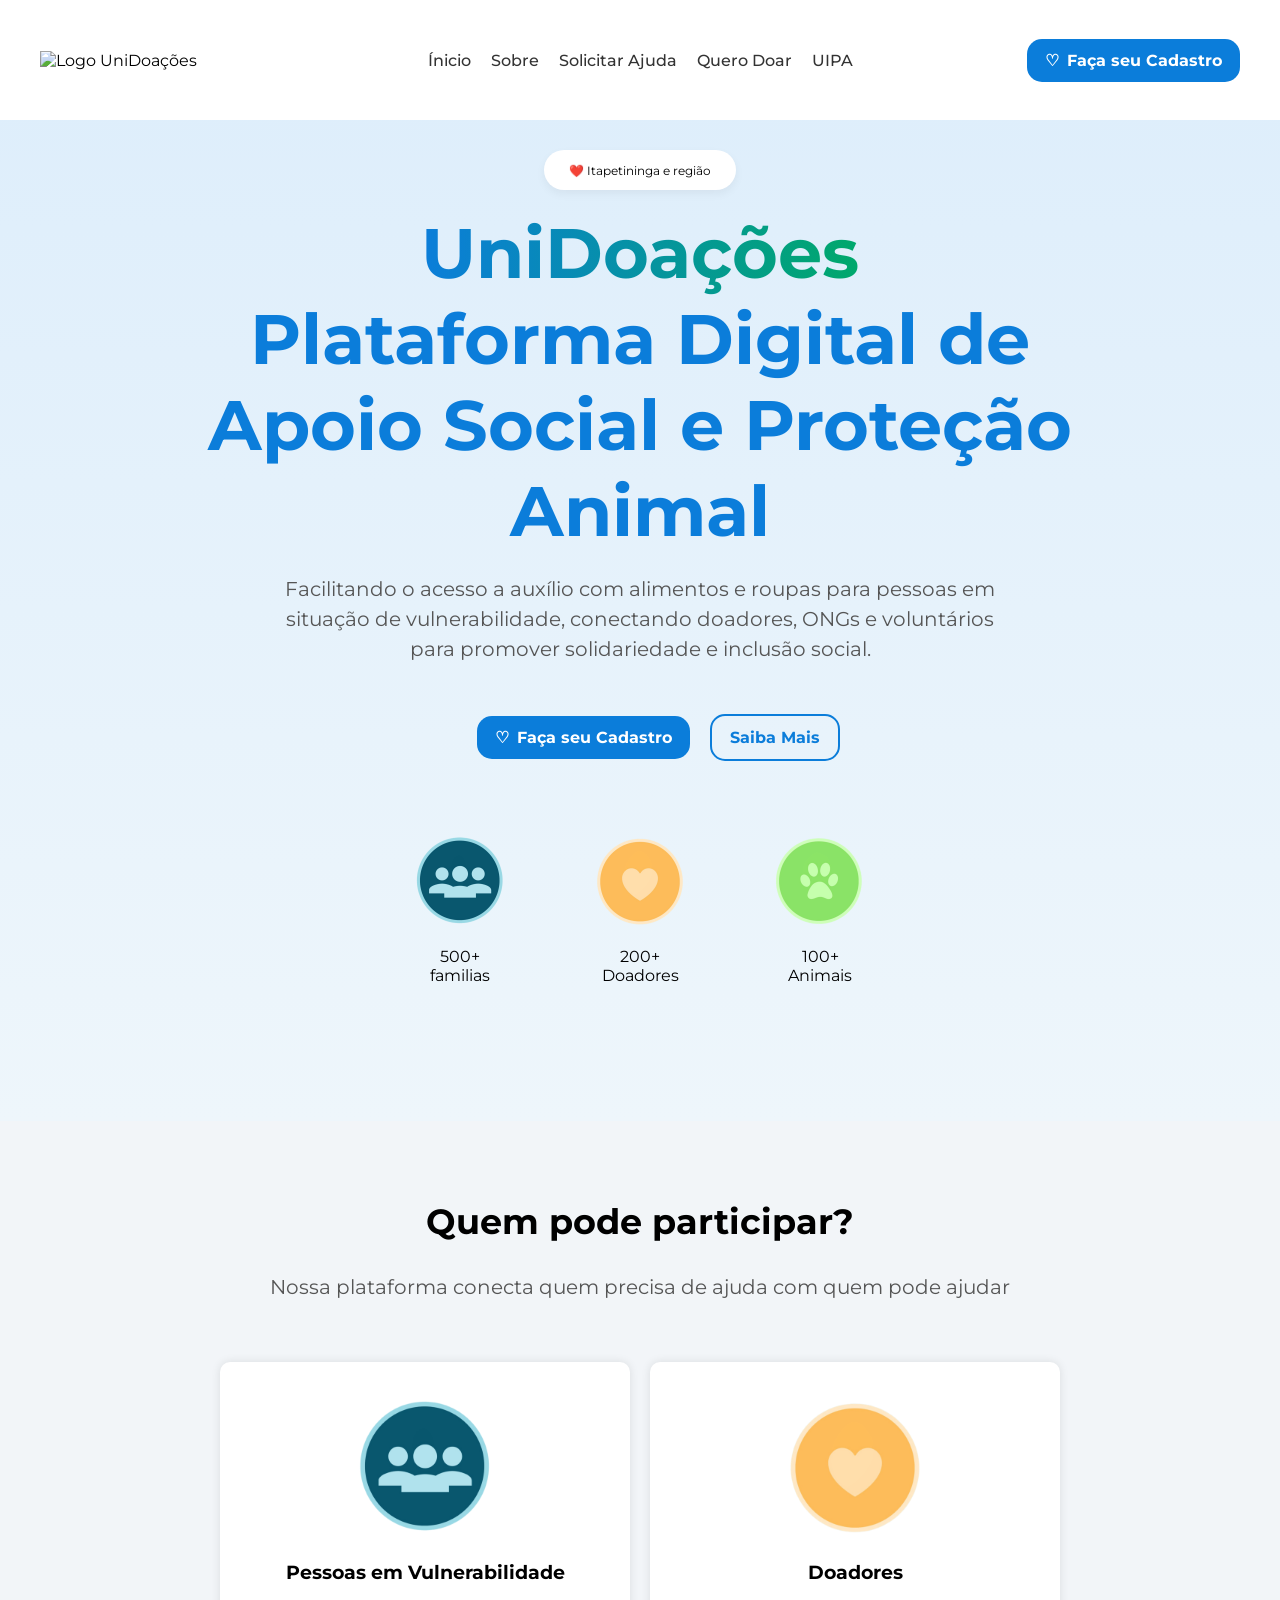
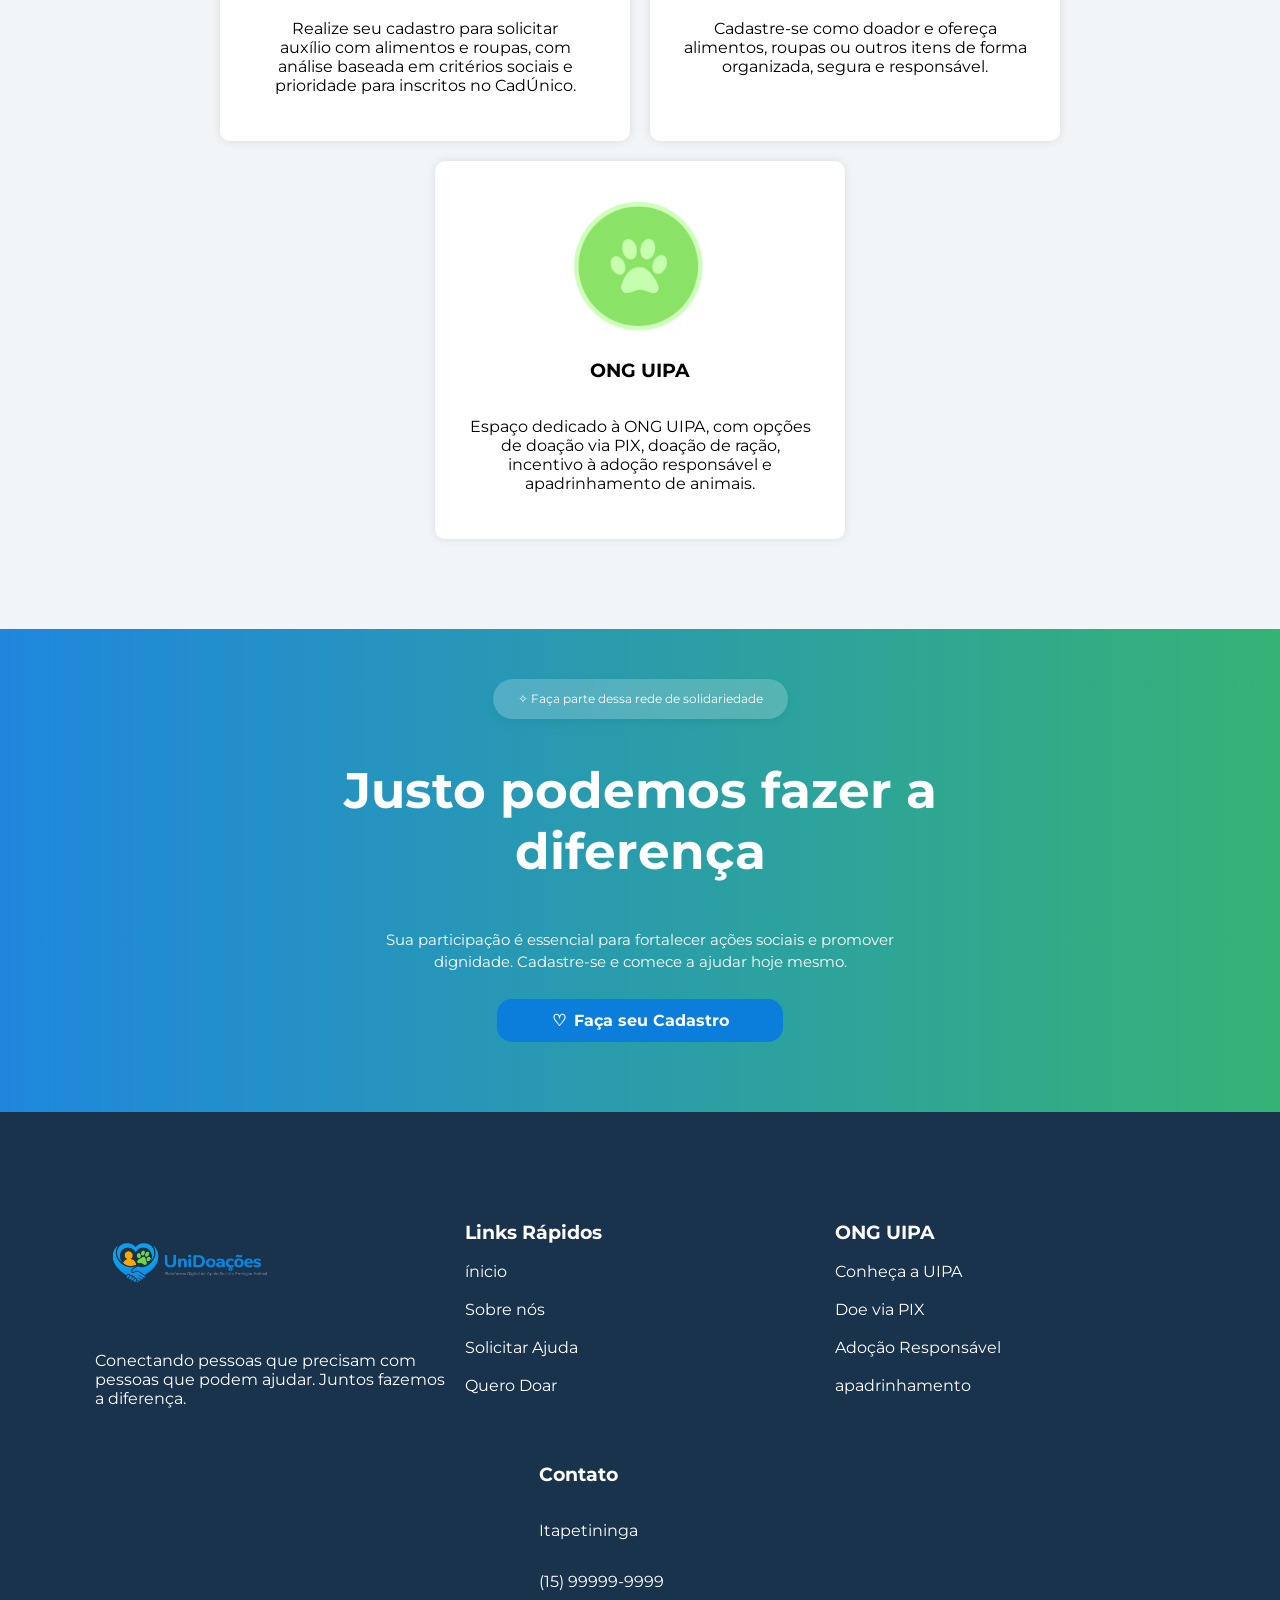
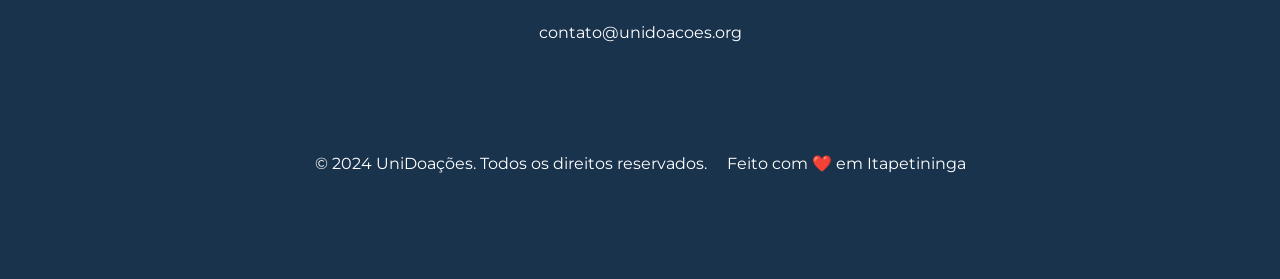
==== Site UniDoacoes/index.html @ 2fe5c2d2 "v1.0.0 Inclusão dos arquivos no repositório remoto. Projeto já finalizado" ====
<!DOCTYPE html>
<html lang="pt-br">

<head>
    <link rel="stylesheet" href="assets/css/styles.css">
    <link href="https://fonts.googleapis.com/css2?family=Montserrat:wght@400;700&display=swap" rel="stylesheet">
    <meta charset="UTF-8">
    <meta name="viewport" content="width=device-width, initial-scale=1.0">
    <title>UniDoações</title>
</head>

<body>
    <header class="cabecalho">
        <div class="logo-container">
            <img src="/assets/img/Logo UniDoações.png" alt="Logo UniDoações" width="400px">
        </div>
        <nav class="nav-links">
            <a href="">Ínicio</a>
            <a href="pages/sobre.html">Sobre</a>
            <a href="pages/solicitarAjuda.html">Solicitar Ajuda</a>
            <a href="pages/queroDoar.html">Quero Doar</a>
            <a href="pages/UIPA.html">UIPA</a>
        </nav>
        <div class="nav-cadastro">
            <a href="pages/Cadastro.html">
                <span>♡</span> Faça seu Cadastro
            </a>
        </div>
    </header>
    <main>
        <section class="corFundo-sec1">
            <section>
                <div class="balao">
                    <p>❤️ Itapetininga e região</p>
                </div>
            </section>
            <section>
                <h1 class="titulo-principal"> <span class="texto-gradiente-titulo">UniDoações</span><br>Plataforma
                    Digital de <br> Apoio Social e Proteção <br> Animal</h1>
                <p class="texto-principal">Facilitando o acesso a auxílio com alimentos e roupas para pessoas em
                    <br>situação de
                    vulnerabilidade,
                    conectando doadores, ONGs e voluntários <br>para
                    promover solidariedade e inclusão social.
                </p>
            </section>
            <section class="botoes-principais">
                <div class="nav-cadastro">
                    <a href="pages/Cadastro.html">
                        <span>♡</span> Faça seu Cadastro
                    </a>
                </div>
                <div class="botao-transparente">
                    <a href="pages/sobre.html">Saiba Mais</a>
                </div>
            </section>
            <section class="container-cards">
                <article class="card">
                    <img src="assets/img/Icone-comunidade-semfundo.png" alt="icone de comunidade" height="100px">
                    <p>500+<br>familias</p>
                </article>
                <article class="card">
                    <img src="assets/img/Icone-coracao-semfundo.png" alt="icone de coração" height="100px">
                    <p>200+ <br> Doadores</p>
                </article>
                <article class="card">
                    <img src="assets/img/Icone-pata-semfundo.png" alt="icone de pata" height="100px">
                    <p>100+ <br> Animais</p>
                </article>
            </section>
        </section>
        <section class="corFundo-sec2">
            <section>
                <h2 id="tamanho-texto">Quem pode participar?</h2>
                <p class="texto-principal">Nossa plataforma conecta quem precisa de ajuda com quem pode ajudar</p>
            </section>
            <section class="container-cards">
                <article class="card-cor">
                    <img src="assets/img/Icone-comunidade-semfundo.png" alt="icone de comunidade" height="150px">
                    <h3>Pessoas em Vulnerabilidade</h3>
                    <p>Realize seu cadastro para solicitar <br>auxílio com alimentos e roupas, com <br>análise baseada
                        em
                        critérios sociais e <br>prioridade para inscritos no CadÚnico.</p>
                </article>
                <article class="card-cor">
                    <img src="assets/img/Icone-coracao-semfundo.png" alt="icone de coração" height="150px">
                    <h3>Doadores</h3>
                    <p>Cadastre-se como doador e ofereça alimentos, roupas ou outros itens de forma organizada, segura e
                        responsável.</p>
                </article>
                <article class="card-cor">
                    <img src="assets/img/Icone-pata-semfundo.png" alt="icone de pata" height="150px">
                    <h3>ONG UIPA</h3>
                    <P>Espaço dedicado à ONG UIPA, com opções de doação via PIX, doação de ração, incentivo à adoção
                        responsável e apadrinhamento de animais.</P>
                </article>
            </section>
        </section>
        <section class="corFundo-sec3">
            <section>
                <div class="balao-transparente">
                    <p>✧ Faça parte dessa rede de solidariedade</p>
                </div>
            </section>
            <section>
                <h2 id="tamanho-texto-sec3">Justo podemos fazer a <br>diferença</h2>
                <p id="texto-sec3">Sua participação é essencial para fortalecer ações sociais e promover <br>dignidade.
                    Cadastre-se e comece
                    a ajudar hoje mesmo.</p>
                <div id="nav-cadastro-meio">
                    <a href="pages/Cadastro.html">
                        <span>♡</span> Faça seu Cadastro
                    </a>
                </div>
            </section>
        </section>
    </main>
    <footer class="rodape">
        <section class="container-cards">
            <article class="card-rodape">
                <img src="assets/img/Logo UniDoações.png" alt="Logo UniDoações" width="200px">
                <p>Conectando pessoas que precisam com <br>pessoas que podem ajudar. Juntos fazemos <br>a diferença.</p>
            </article>
            <article class="card-rodape">
                <h3>Links Rápidos</h3>
                <a href="">ínicio</a><br>
                <a href="pages/sobre.html">Sobre nós</a><br>
                <a href="pages/solicitarAjuda.html">Solicitar Ajuda</a><br>
                <a href="pages/queroDoar.html">Quero Doar</a><br>
            </article>
            <article class="card-rodape">
                <h3>ONG UIPA</h3>
                <a href="pages/UIPA.html">Conheça a UIPA</a><br>
                <a href="pages/UIPA.html">Doe via PIX</a><br>
                <a href="pages/UIPA.html">Adoção Responsável</a><br>
                <a href="pages/UIPA.html">apadrinhamento</a><br>
            </article>
            <article class="card-rodape">
                <h3>Contato</h3>
                <p>Itapetininga</p>
                <p>(15) 99999-9999</p>
                <p>contato@unidoacoes.org</p>
            </article>
        </section>
        <section class="container-cards">
            <article class="card-rodape">
                <p>© 2024 UniDoações. Todos os direitos reservados.</p>
            </article>
            <article class="card-rodape">
                <p>Feito com ❤️ em Itapetininga</p>
            </article>
        </section>
    </footer>
</body>

</html>
---- Site UniDoacoes/assets/css/styles.css ----
/* ==========================================================================
   ESTILOS BASE - INDEX
   ========================================================================== */
body {
    font-family: 'Montserrat', sans-serif;
    padding-top: 100px;
    margin: 0;
    background-color: #f4f7f9;
}

.cabecalho {
    background-color: white;
    position: fixed;
    top: 0;
    width: 100%;
    z-index: 1000;
    display: flex;
    align-items: center;
    box-sizing: border-box;
    padding: 0 40px;
    height: 120px;
}

.logo-container,
.nav-cadastro {
    width: 250px;
    display: flex;
    align-items: center;
}

.nav-cadastro {
    justify-content: flex-end;
}

#nav-cadastro-meio a {
    width: 250px;
    margin: 20px auto;
    color: white;
    display: flex;
    align-items: center;
    justify-content: center;
    gap: 8px;
    background-color: #0b7dda;
    padding: 12px 18px;
    border-radius: 15px;
    font-family: 'Montserrat', sans-serif;
    font-weight: 700;
    text-decoration: none;
    transition: 0.3s;
}

.nav-cadastro a {
    color: white;
    display: flex;
    align-items: center;
    gap: 8px;
    background-color: #0b7dda;
    padding: 12px 18px;
    border-radius: 15px;
    font-family: 'Montserrat', sans-serif;
    font-weight: 700;
    text-decoration: none;
    transition: 0.3s;
}

.nav-cadastro a:hover {
    background-color: #2b90e2;
    color: #fff;
    transform: scale(1.05);
}

.nav-links {
    flex: 1;
    display: flex;
    justify-content: center;
    gap: 20px;
}

.nav-links a {
    text-decoration: none;
    color: #333;
    font-family: 'Montserrat', sans-serif;
    font-weight: 500;
}

/* SEÇÕES */
.corFundo-sec1 {
    background: linear-gradient(to bottom, #deeefb, #eef6fb);
    padding-top: 50px;
    padding-bottom: 50px;
    display: flex;
    flex-direction: column;
    align-items: center;
    text-align: center;
}

.corFundo-sec2 {
    background-color: #f2f5f8;
    padding-top: 50px;
    padding-bottom: 50px;
    display: flex;
    flex-direction: column;
    align-items: center;
    text-align: center;
}

.corFundo-sec3 {
    background: linear-gradient(to right, #1e87de, #34b376);
    padding-top: 50px;
    padding-bottom: 50px;
    display: flex;
    flex-direction: column;
    align-items: center;
    text-align: center;
}

/* ELEMENTOS VISUAIS */
.balao {
    font-size: 12px;
    display: flex;
    justify-content: center;
    align-items: center;
    height: 40px;
    width: fit-content;
    padding: 0 25px;
    background-color: white;
    border-radius: 50px;
    margin: 0 auto;
    box-shadow: 0 4px 10px rgba(0, 0, 0, 0.05);
}

.balao-transparente p {
    color: white;
    background-color: rgba(255, 255, 255, 0.2); 
    font-size: 12px;
    display: flex;
    justify-content: center;
    align-items: center;
    height: 40px;
    width: fit-content;
    padding: 0 25px;
    border-radius: 50px;
    margin: 0 auto;
    box-shadow: 0 4px 10px rgba(0, 0, 0, 0.05);
}

.titulo-principal {
    font-size: 70px;
    color: #0b7dda;
    font-weight: 700;
    margin: 20px 0;
}

.texto-gradiente-titulo {
    background: linear-gradient(to right, #0b7dda, #00a86b);
    -webkit-background-clip: text;
    background-clip: text;
    -webkit-text-fill-color: transparent;
}

.texto-principal {
    font-size: 20px;
    color: #555555;
    margin: 20px 0;
    line-height: 1.5;
}

.botoes-principais {
    margin-top: 30px;
    display: flex;
    gap: 20px;
}

.botao-transparente a {
    color: #0b7dda;
    display: flex;
    align-items: center;
    gap: 8px;
    border: 2px solid #0b7dda;
    padding: 12px 18px;
    border-radius: 15px;
    font-family: 'Montserrat', sans-serif;
    font-weight: 700;
    text-decoration: none;
    transition: 0.3s;
}

.botao-transparente a:hover {
    background-color: #0b7dda;
    color: #fff;
    transform: scale(1.05);
}

.container-cards {
    display: flex;
    gap: 20px;
    justify-content: center;
    padding: 40px;
    flex-wrap: wrap;
}

.card {
    text-align: center;
    padding: 30px;
    display: flex;
    flex-direction: column;
    align-items: center;
    max-width: 350px;
}

.card-cor {
    width: 350px;
    background-color: white;
    text-align: center;
    padding: 30px;
    display: flex;
    flex-direction: column;
    align-items: center;
    border-radius: 10px;
    box-shadow: 0 0 10px rgba(0, 0, 0, 0.1);
}

#tamanho-texto {
    font-size: 35px;
}

#tamanho-texto-sec3 {
    font-size: 50px;
    color: white;
}

#texto-sec3 {
    padding: 5px;
    font-size: 15px;
    color: white;
    margin: 20px 0;
    line-height: 1.5;
}

/* RODAPÉ */
.rodape {
    background-color: #1a334d;
    padding-top: 50px;
    padding-bottom: 50px;
    display: flex;
    flex-direction: column;
    align-items: center;
    text-align: center;
}

.card-rodape {
    display: flex;
    flex-direction: column;
    align-items: flex-start;
}

.card-rodape a {
    width: 350px;
    text-decoration: none;
    color: white;
    display: flex;
    flex-direction: column;
    text-align: left;
}

.rodape h3, 
.rodape p, 
.rodape a {
    text-align: left;
    color: white;
}

/* ==========================================================================
   ESTILOS PARA FORMULÁRIOS (AUXÍLIO E DOADOR)
   ========================================================================== */
.formulario-container {
    background-color: white;
    padding: 40px;
    border-radius: 20px;
    box-shadow: 0 4px 15px rgba(0,0,0,0.1);
    width: 100%;
    max-width: 700px;
    text-align: left;
    box-sizing: border-box;
}

.form-group {
    margin-bottom: 20px;
    display: flex;
    flex-direction: column;
}

.form-group label {
    font-weight: 700;
    margin-bottom: 8px;
    color: #333;
    font-size: 14px;
}

.form-group input[type="text"],
.form-group input[type="date"],
.form-group input[type="email"],
.form-group input[type="number"] {
    padding: 12px;
    border: 1px solid #ccc;
    border-radius: 8px;
    font-family: 'Montserrat', sans-serif;
    font-size: 14px;
    width: 100%;
    box-sizing: border-box;
}

.form-row {
    display: flex;
    gap: 20px;
}

.form-row .form-group {
    flex: 1;
}

.checkbox-group {
    flex-direction: row;
    align-items: center;
    gap: 10px;
}

.checkbox-group label {
    margin-bottom: 0;
    font-weight: 500;
}

/* BOTÕES DE CATEGORIA UIPA */
.botao-categoria {
    background: white;
    border: none;
    border-radius: 15px;
    padding: 20px;
    width: 150px;
    cursor: pointer;
    box-shadow: 0 4px 10px rgba(0,0,0,0.05);
    transition: 0.3s;
    display: flex;
    flex-direction: column;
    align-items: center;
    font-family: 'Montserrat', sans-serif;
}

.botao-categoria:hover {
    transform: translateY(-5px);
    box-shadow: 0 6px 15px rgba(11, 125, 218, 0.2);
}

.icone-categoria {
    font-size: 24px;
    margin-bottom: 10px;
    color: #0b7dda;
}

.botao-categoria p {
    font-weight: 700;
    margin: 0;
    color: #333;
}

/* BOX PIX */
.pix-box {
    background: #f8f9fa;
    padding: 20px;
    border-radius: 10px;
    margin-bottom: 25px;
    border: 1px dashed #0b7dda;
}

.copy-wrapper {
    display: flex;
    justify-content: space-between;
    align-items: center;
    margin-top: 10px;
}

.btn-copiar {
    background: #0b7dda;
    color: white;
    border: none;
    padding: 5px 15px;
    border-radius: 5px;
    cursor: pointer;
}

.form-desc {
    margin-bottom: 25px;
    color: #666;
}
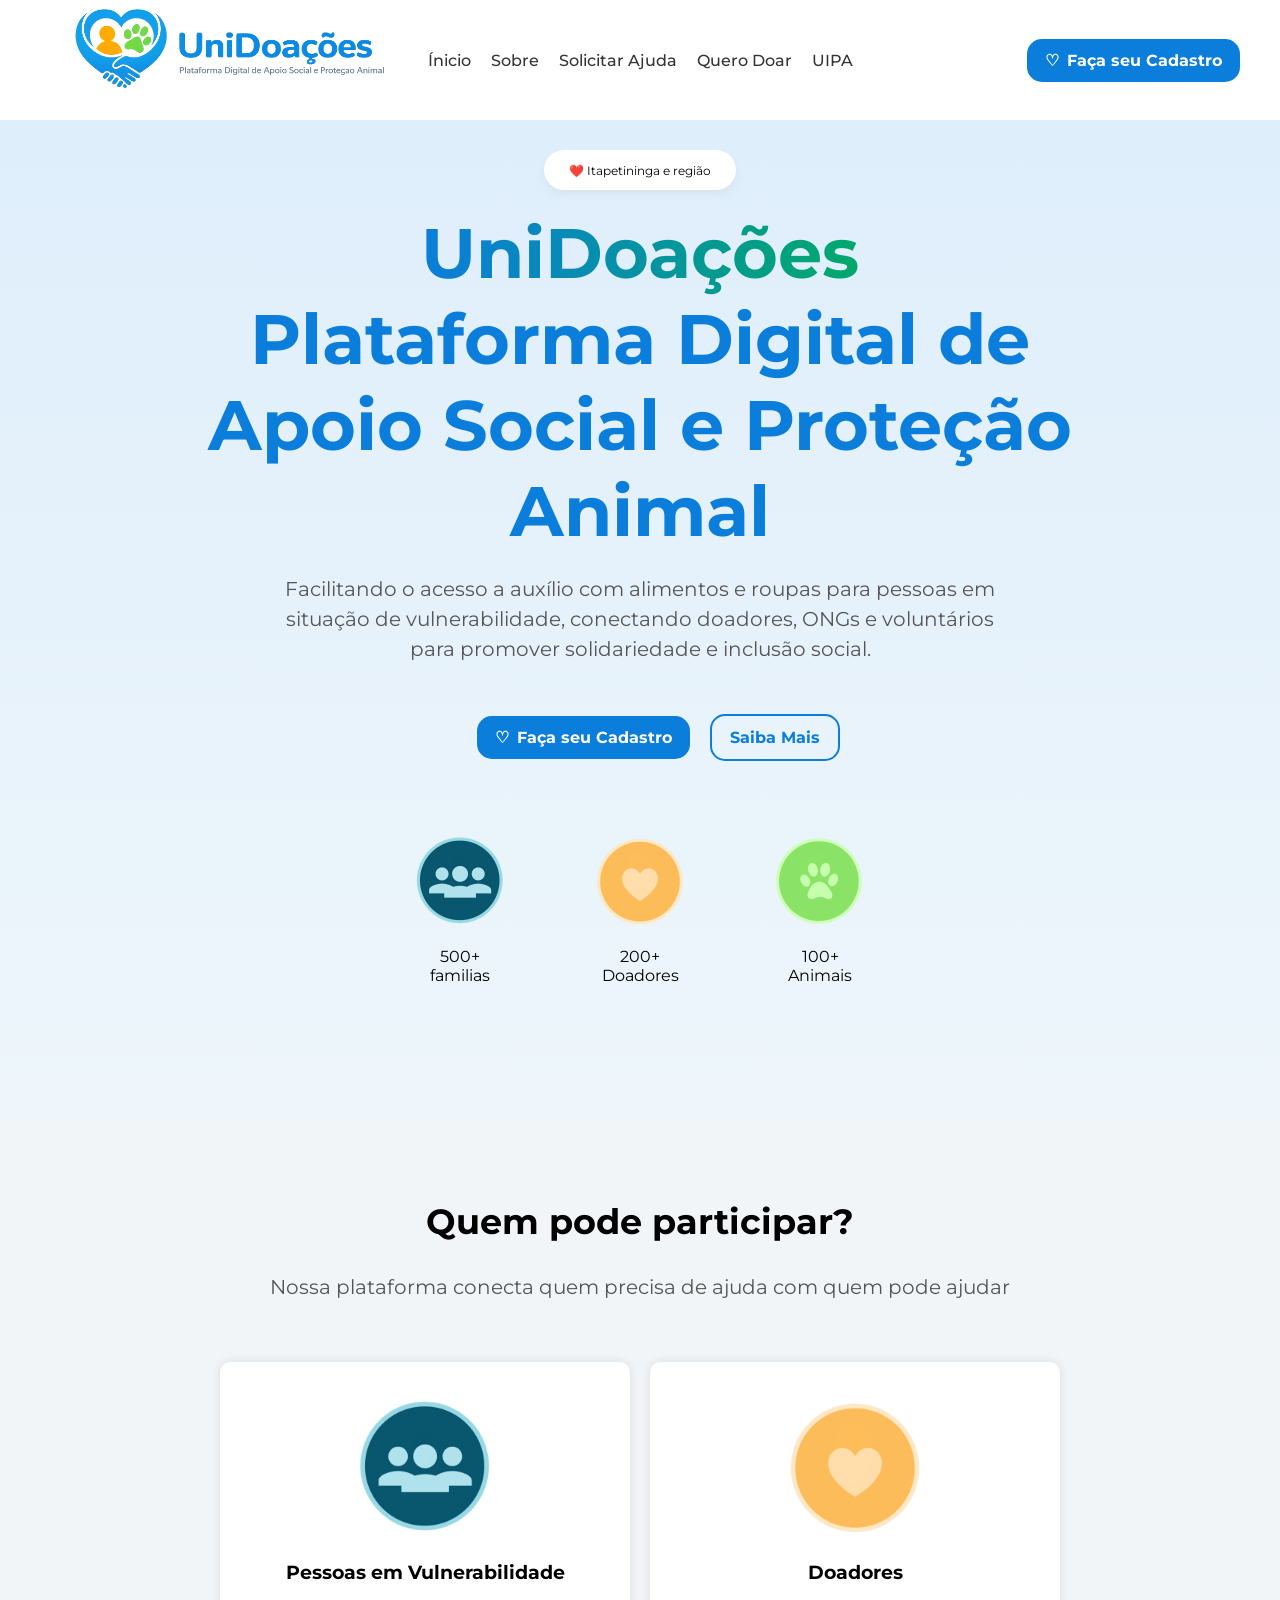
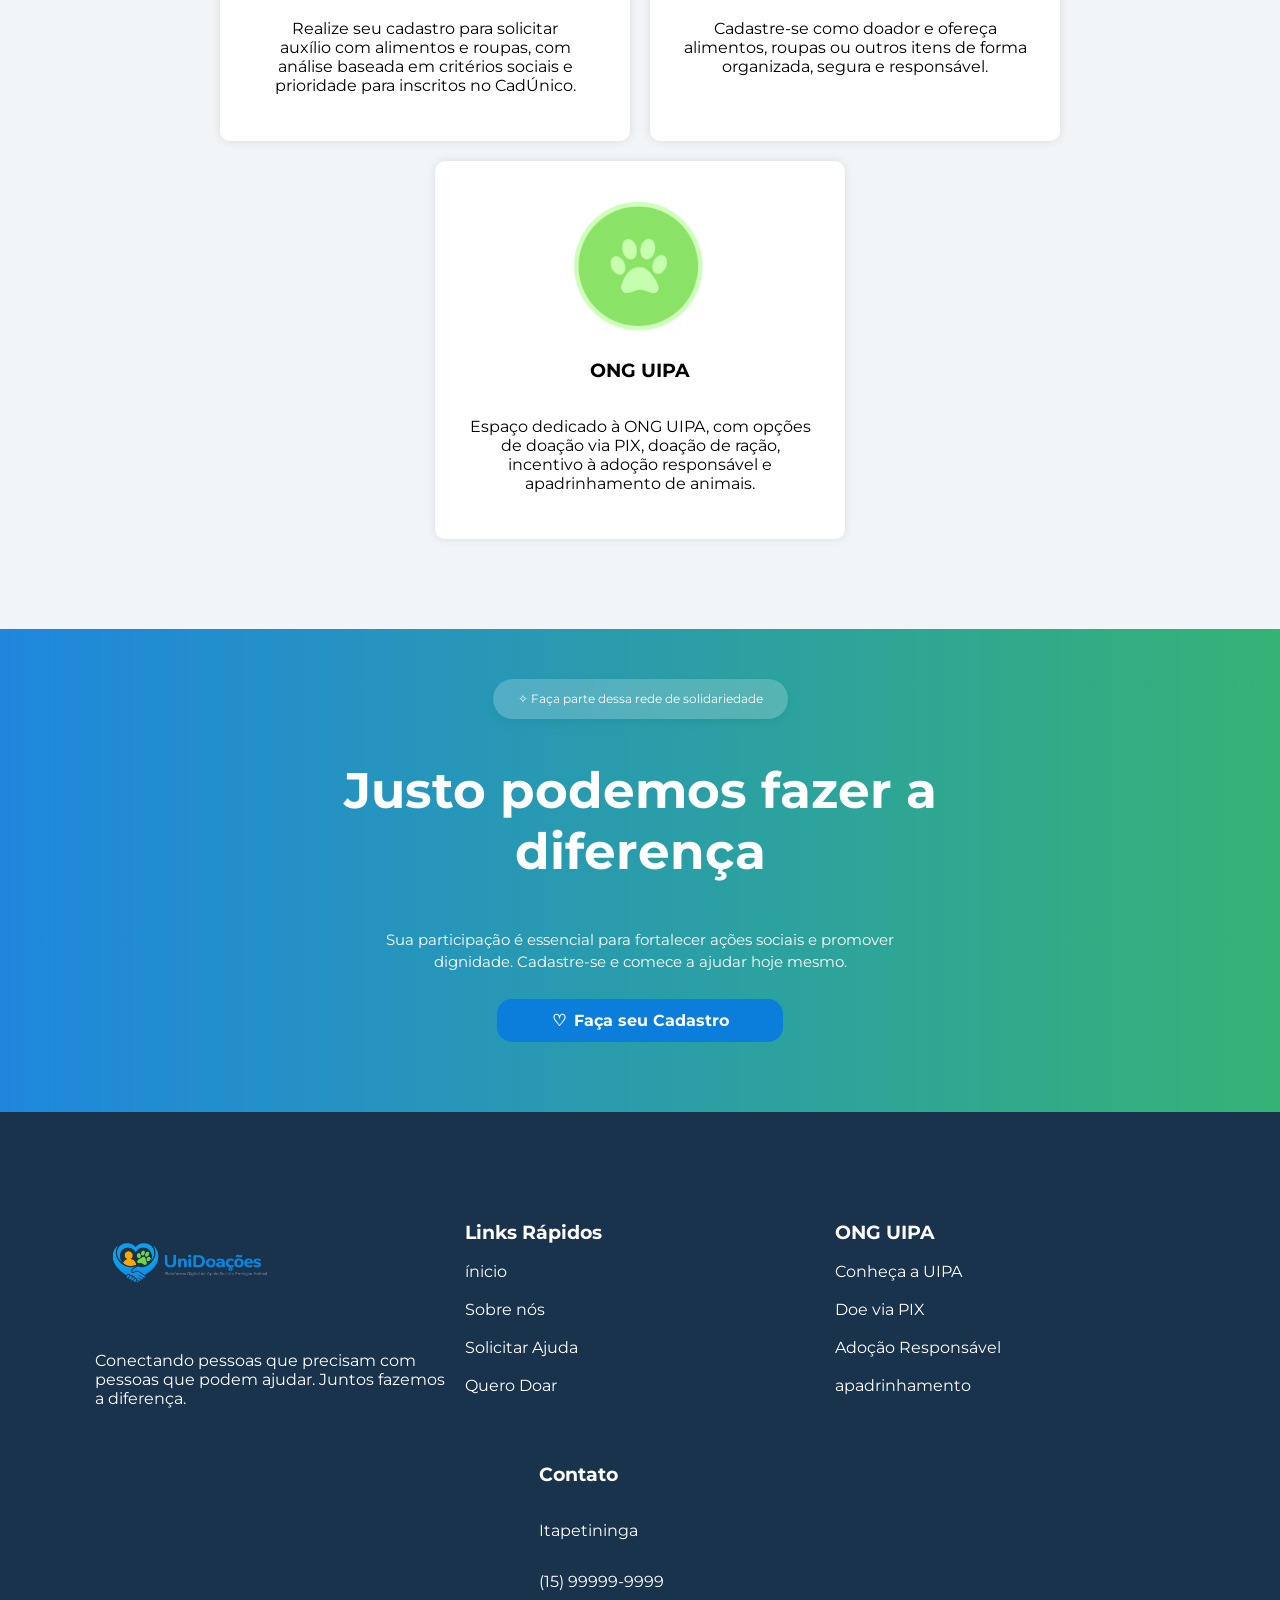
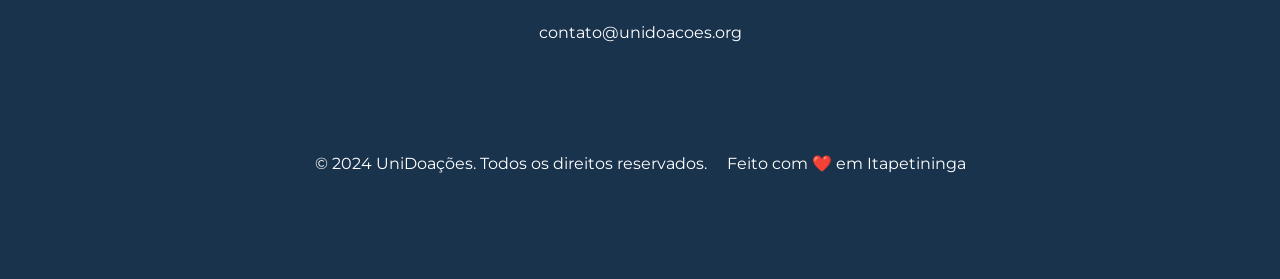
==== commit 0cbad2e9: "v1.01 Correção de linkagem da imagem da logo no cabeçalho" ====
--- a/Site UniDoacoes/index.html
+++ b/Site UniDoacoes/index.html
@@ -12,7 +12,7 @@
 <body>
     <header class="cabecalho">
         <div class="logo-container">
-            <img src="/assets/img/Logo UniDoações.png" alt="Logo UniDoações" width="400px">
+            <img src="assets/img/Logo UniDoações.png" alt="Logo UniDoações" width="400px">
         </div>
         <nav class="nav-links">
             <a href="">Ínicio</a>
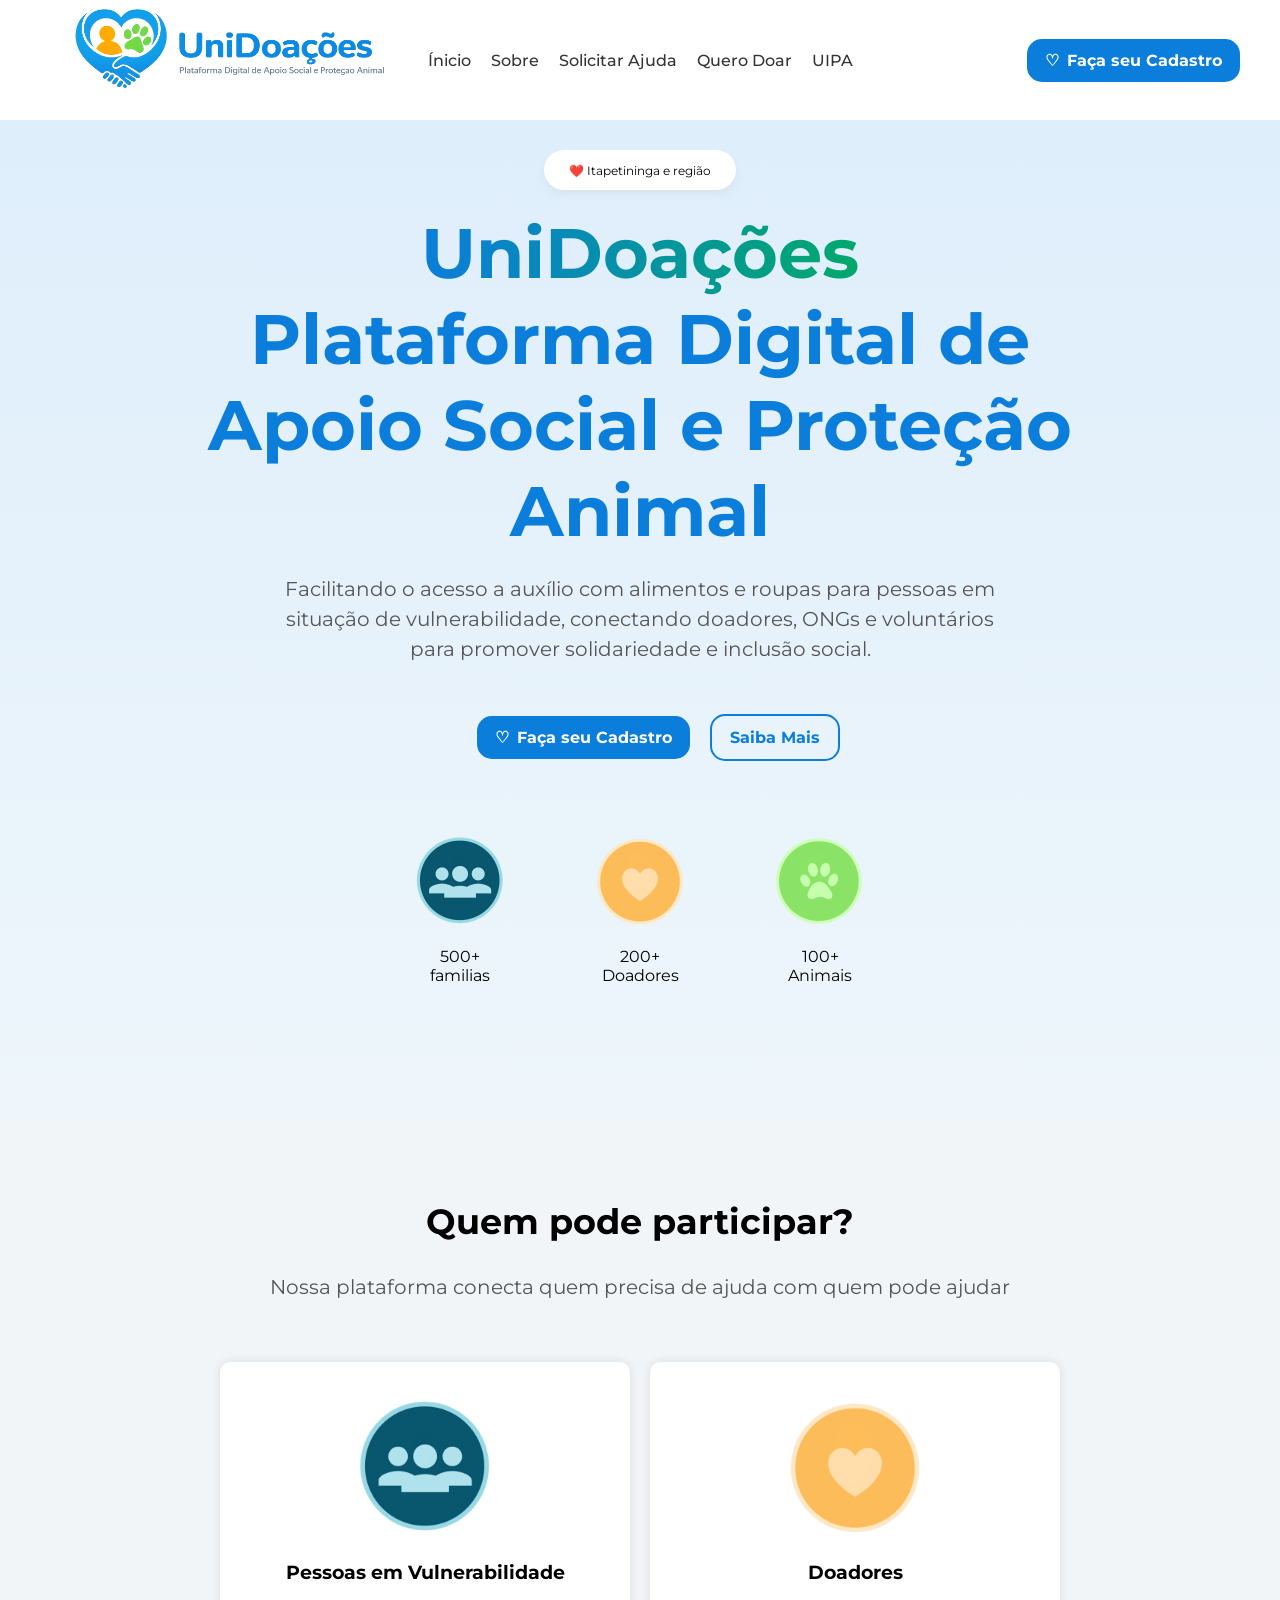
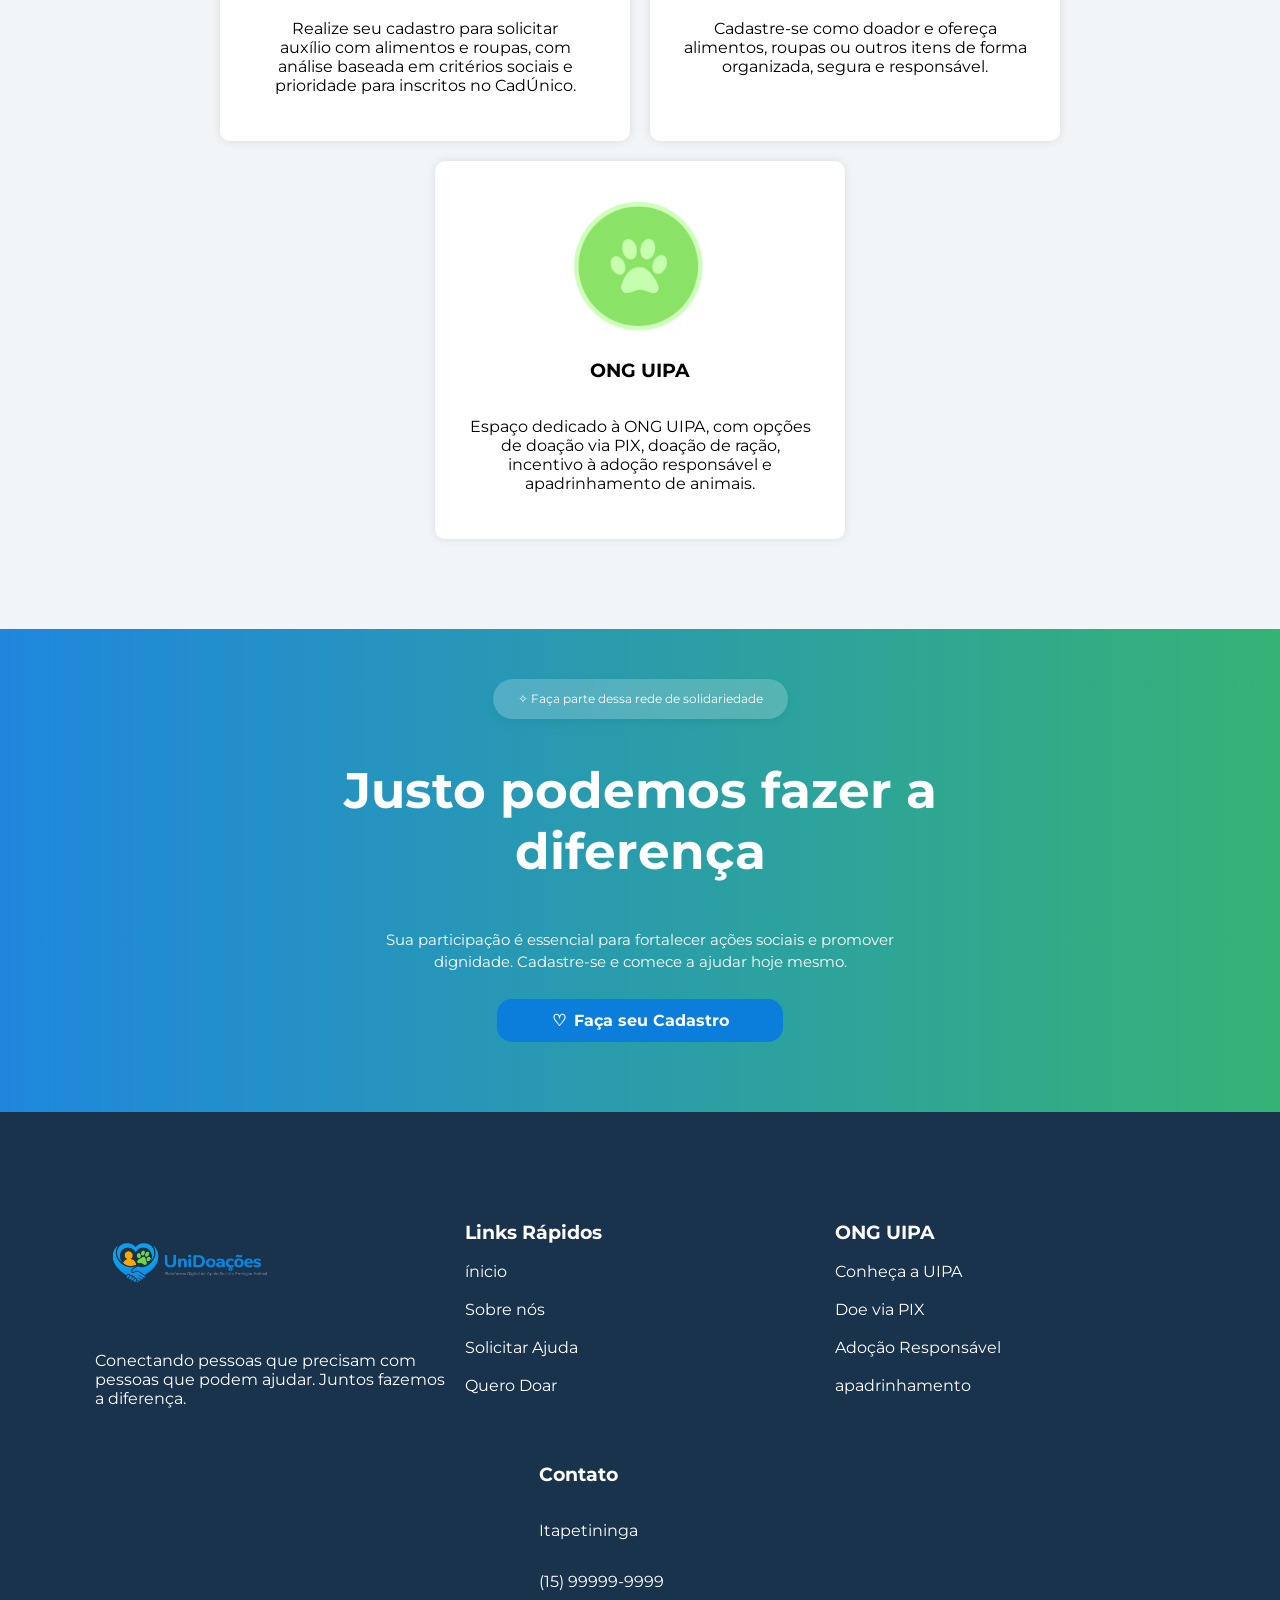
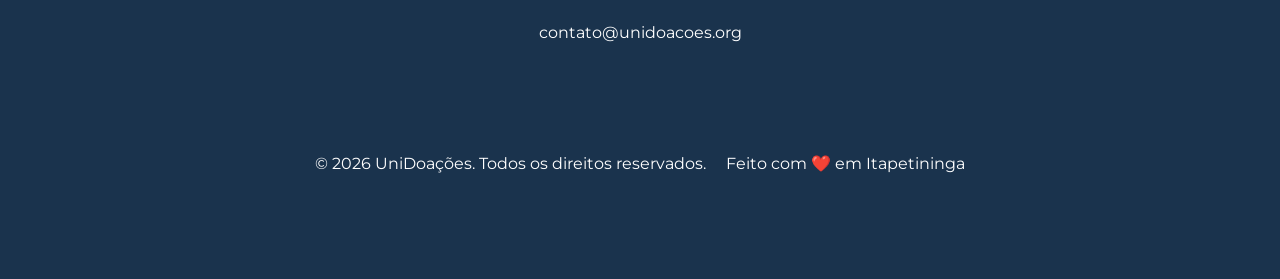
==== commit a84eab14: "v1.0.2 Corrigindo texto do footer." ====
--- a/Site UniDoacoes/index.html
+++ b/Site UniDoacoes/index.html
@@ -144,7 +144,7 @@
         </section>
         <section class="container-cards">
             <article class="card-rodape">
-                <p>© 2024 UniDoações. Todos os direitos reservados.</p>
+                <p>© 2026 UniDoações. Todos os direitos reservados.</p>
             </article>
             <article class="card-rodape">
                 <p>Feito com ❤️ em Itapetininga</p>
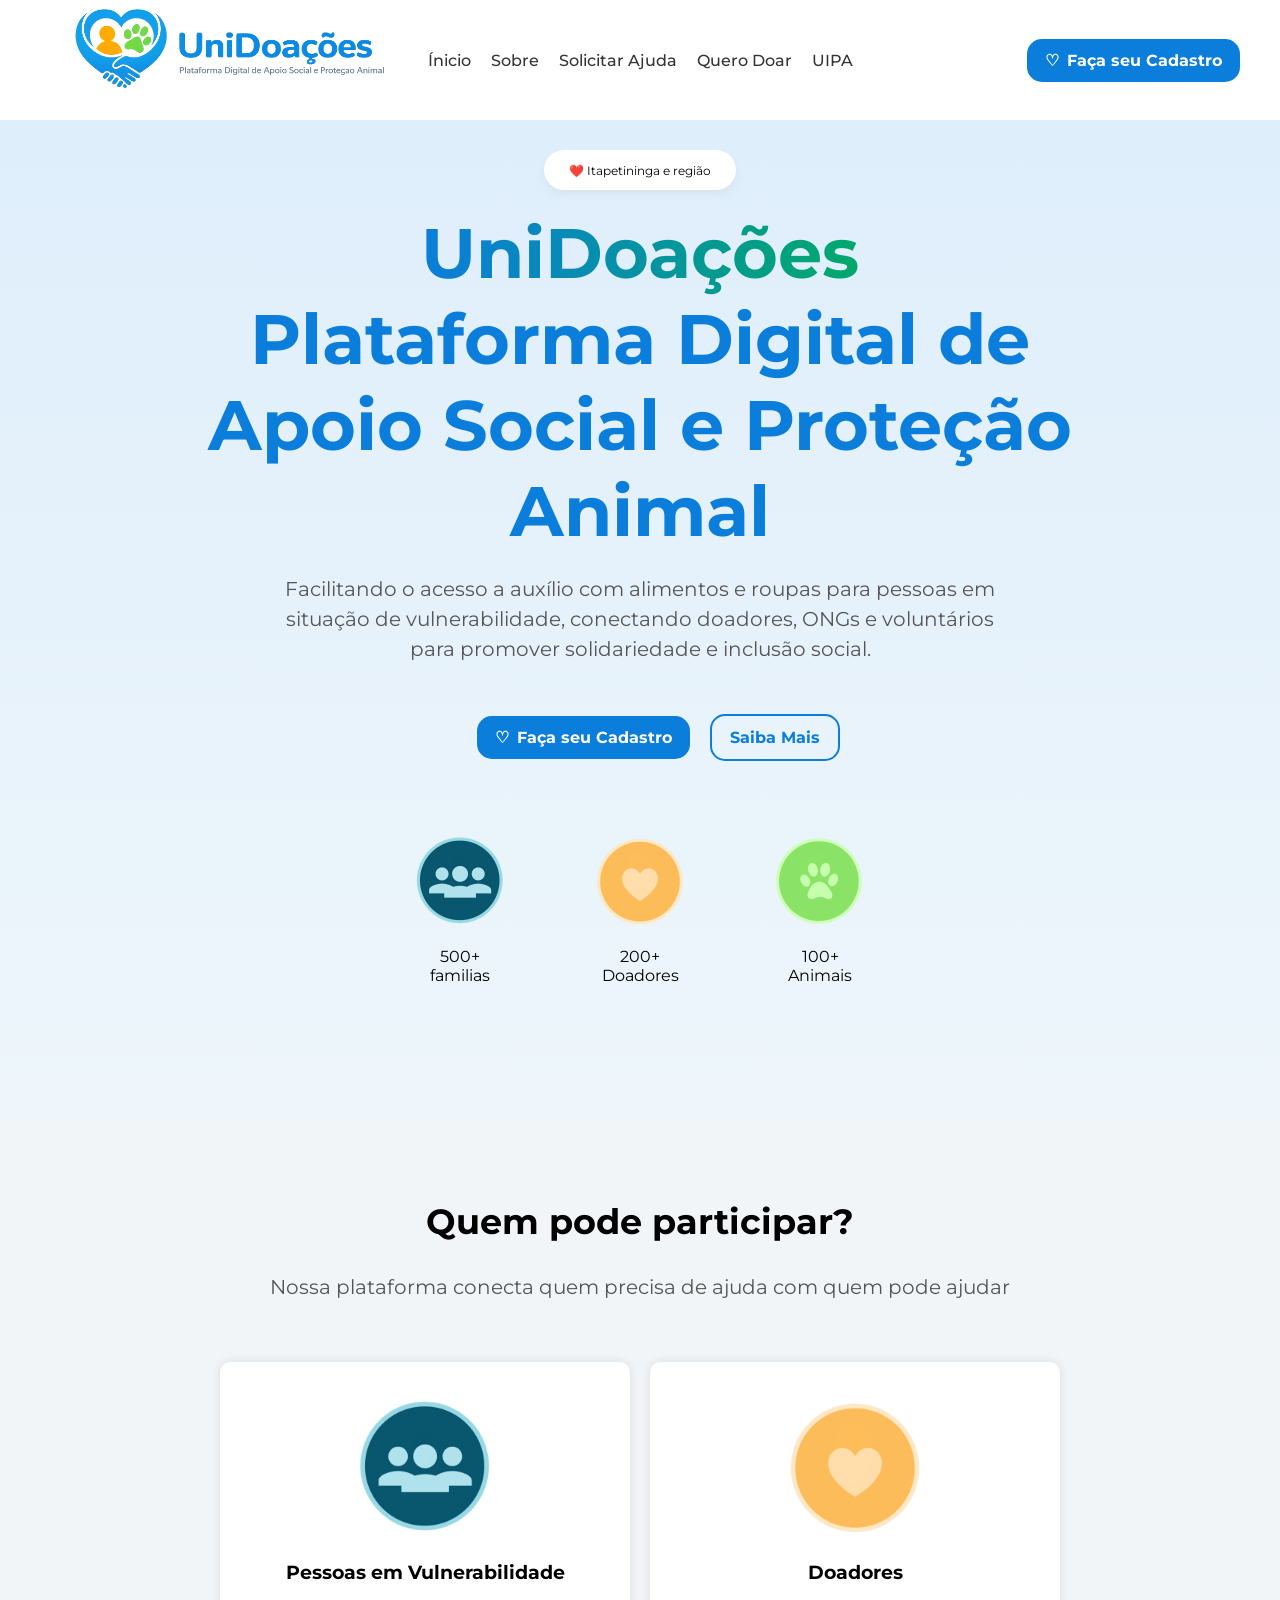
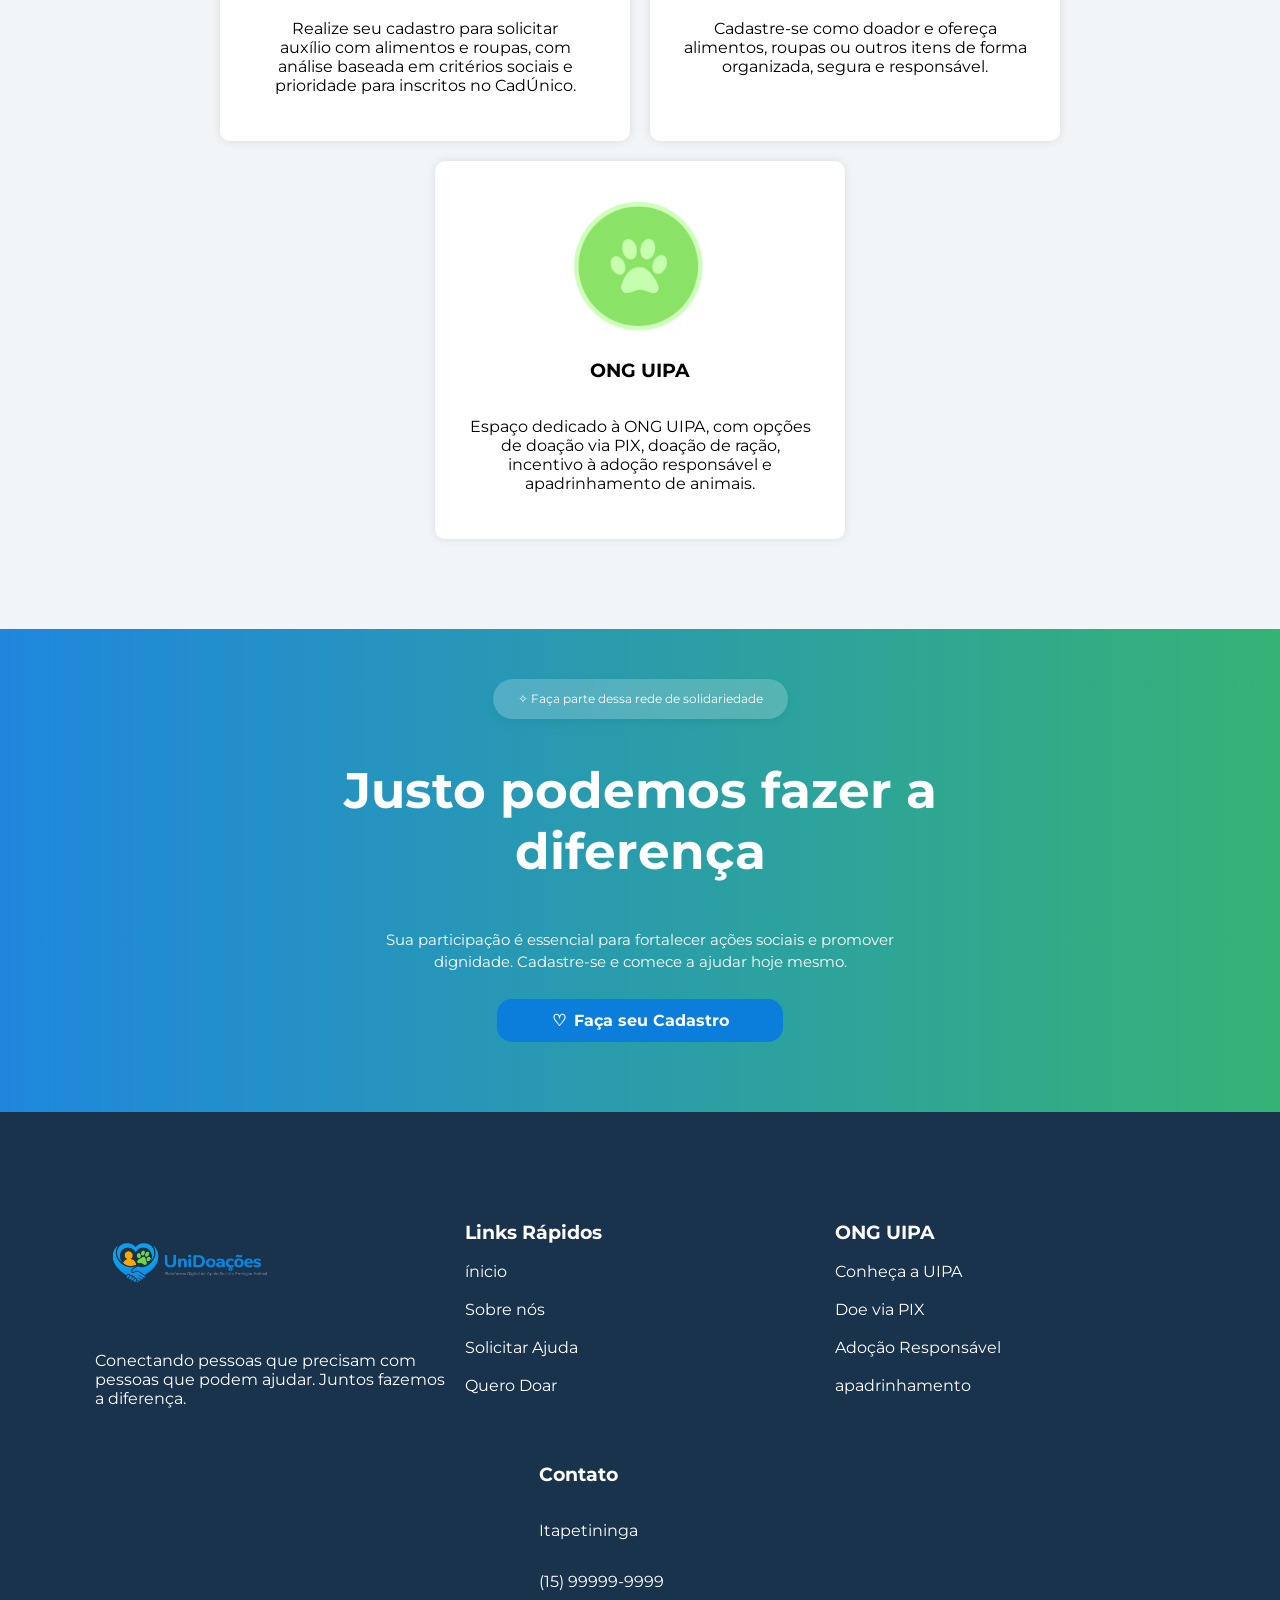
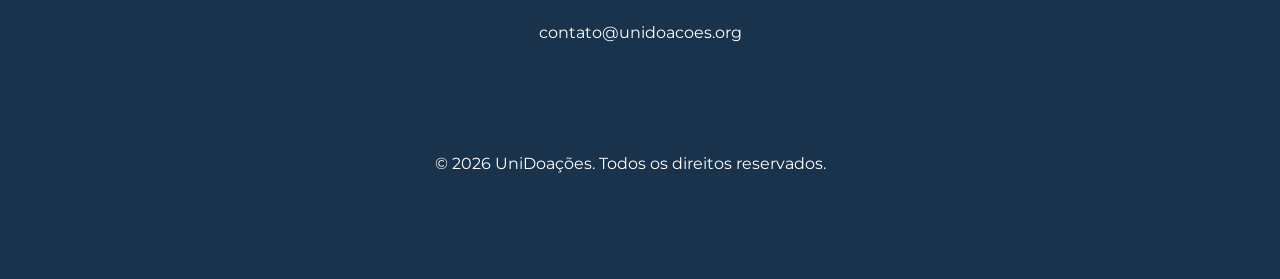
==== commit a633381e: "Remove footer message about Itapetininga" ====
--- a/Site UniDoacoes/index.html
+++ b/Site UniDoacoes/index.html
@@ -147,10 +147,10 @@
                 <p>© 2026 UniDoações. Todos os direitos reservados.</p>
             </article>
             <article class="card-rodape">
-                <p>Feito com ❤️ em Itapetininga</p>
+                
             </article>
         </section>
     </footer>
 </body>
 
-</html>+</html>
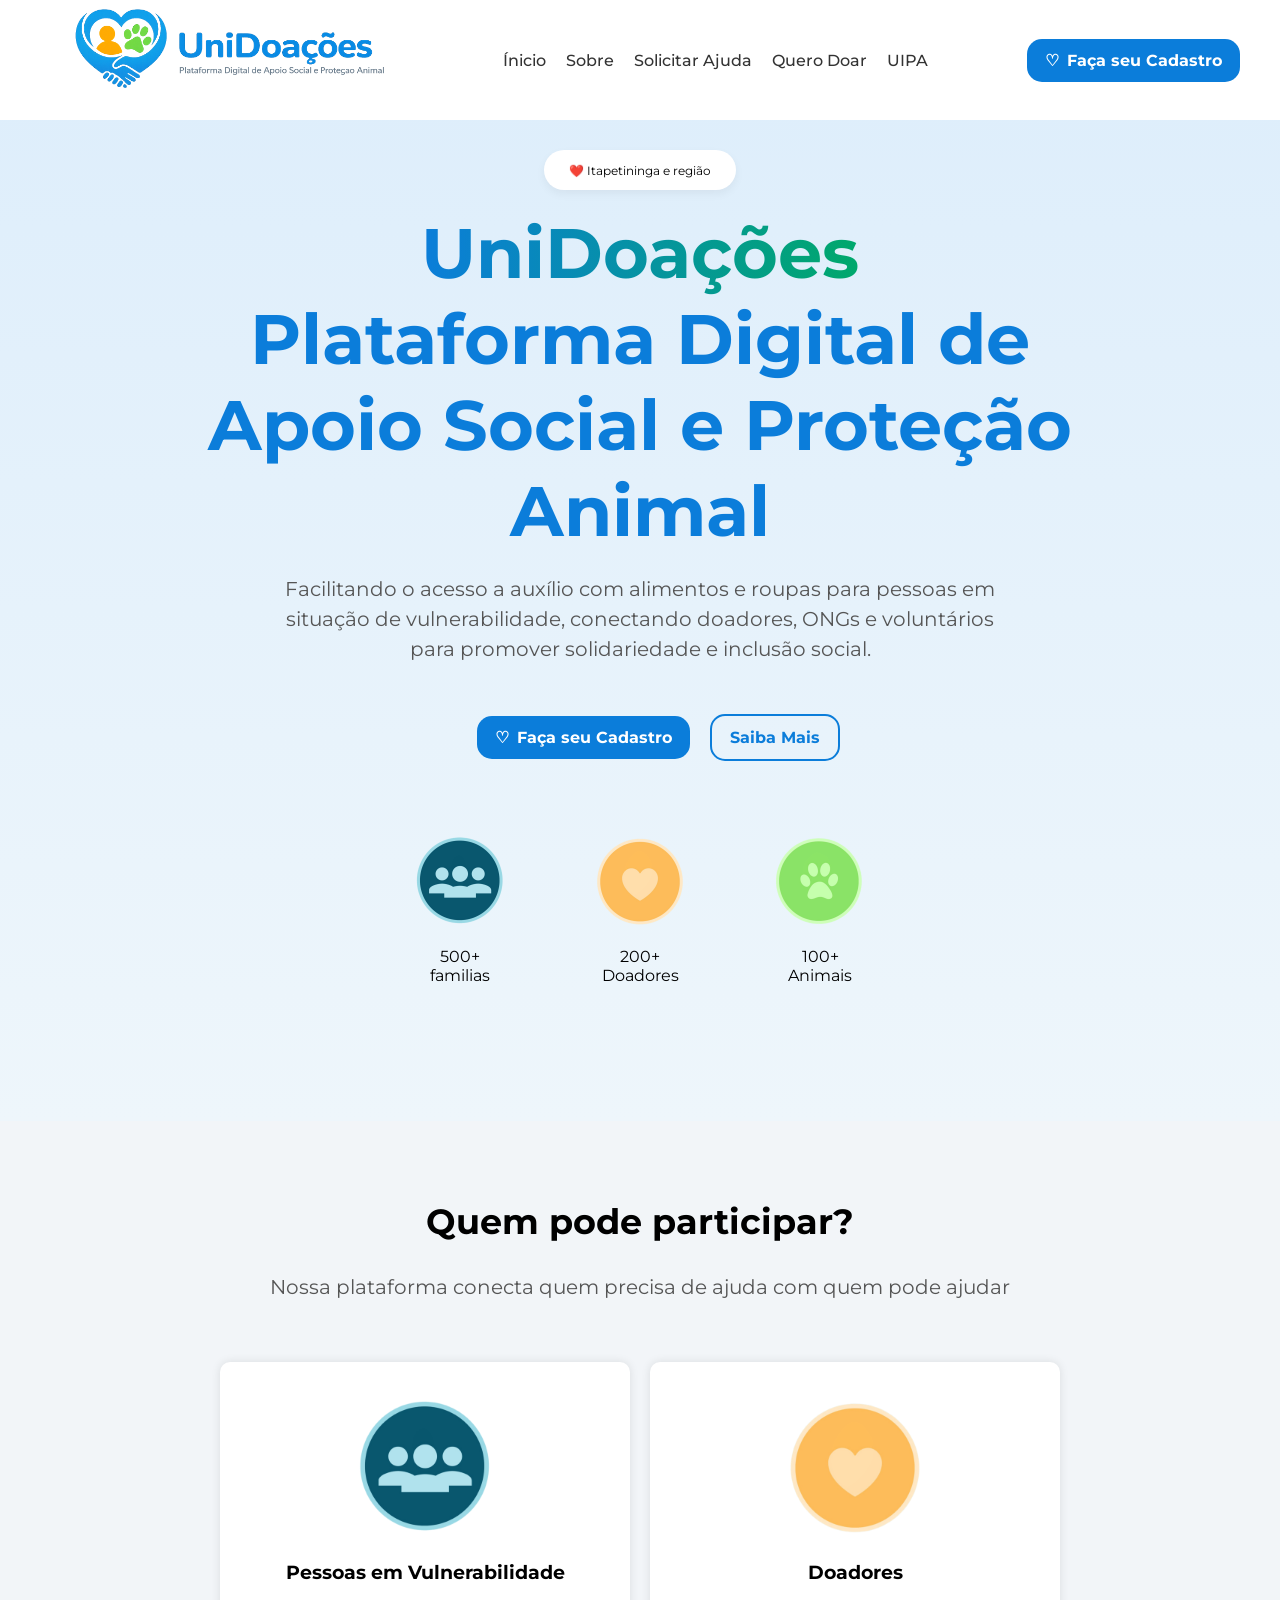
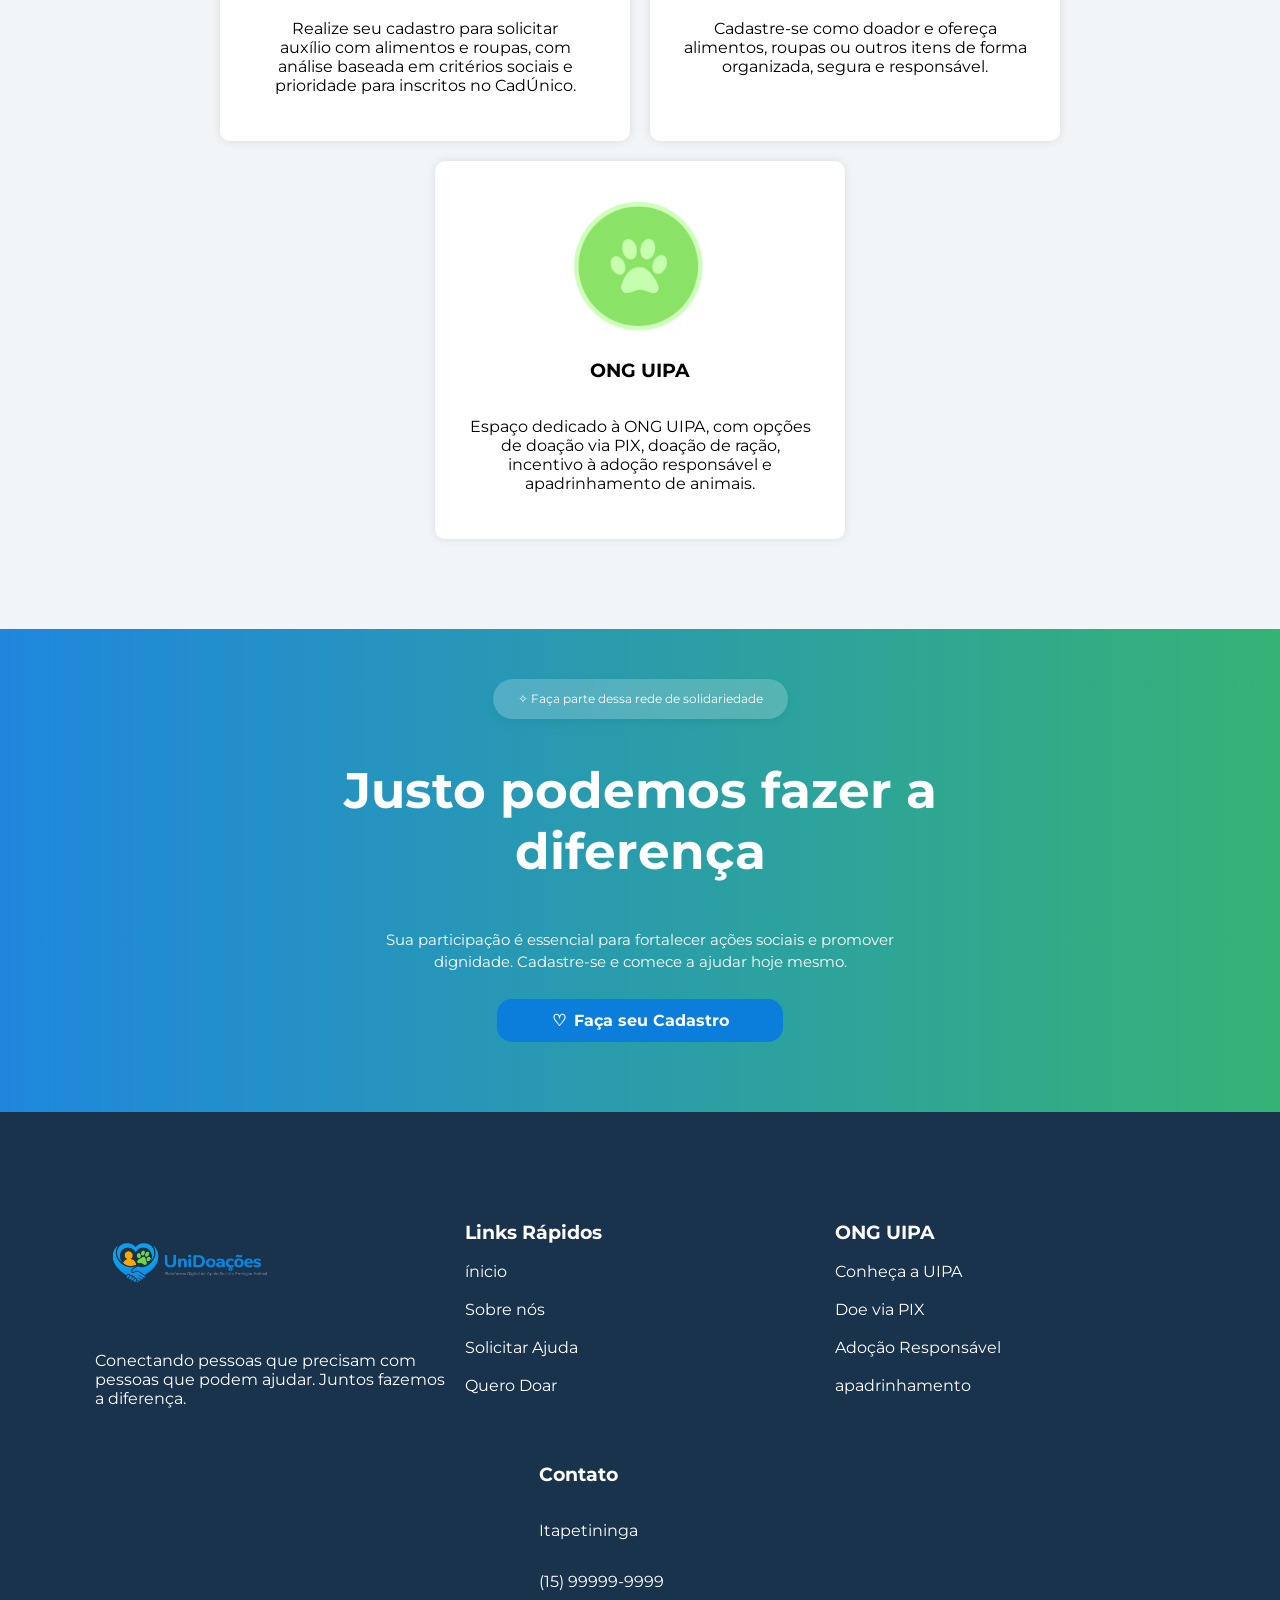
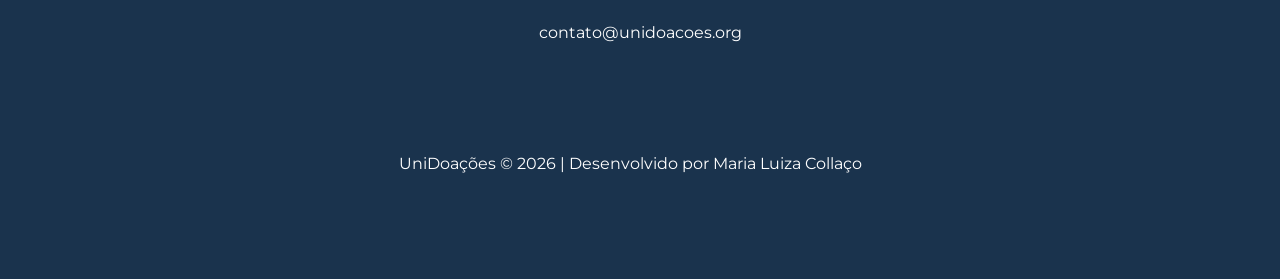
==== commit 455ebce8: "Correção da logo e atualização do rodapé Correção da logo e atualização do rodapé" ====
--- a/Site UniDoacoes/index.html
+++ b/Site UniDoacoes/index.html
@@ -11,9 +11,8 @@
 
 <body>
     <header class="cabecalho">
-        <div class="logo-container">
-            <img src="assets/img/Logo UniDoações.png" alt="Logo UniDoações" width="400px">
-        </div>
+        <img src="assets/img/Logo UniDoações.png" alt="Logo UniDoações" width="400">
+
         <nav class="nav-links">
             <a href="">Ínicio</a>
             <a href="pages/sobre.html">Sobre</a>
@@ -144,7 +143,7 @@
         </section>
         <section class="container-cards">
             <article class="card-rodape">
-                <p>© 2026 UniDoações. Todos os direitos reservados.</p>
+                <p>UniDoações © 2026 | Desenvolvido por Maria Luiza Collaço</p>
             </article>
             <article class="card-rodape">
                 
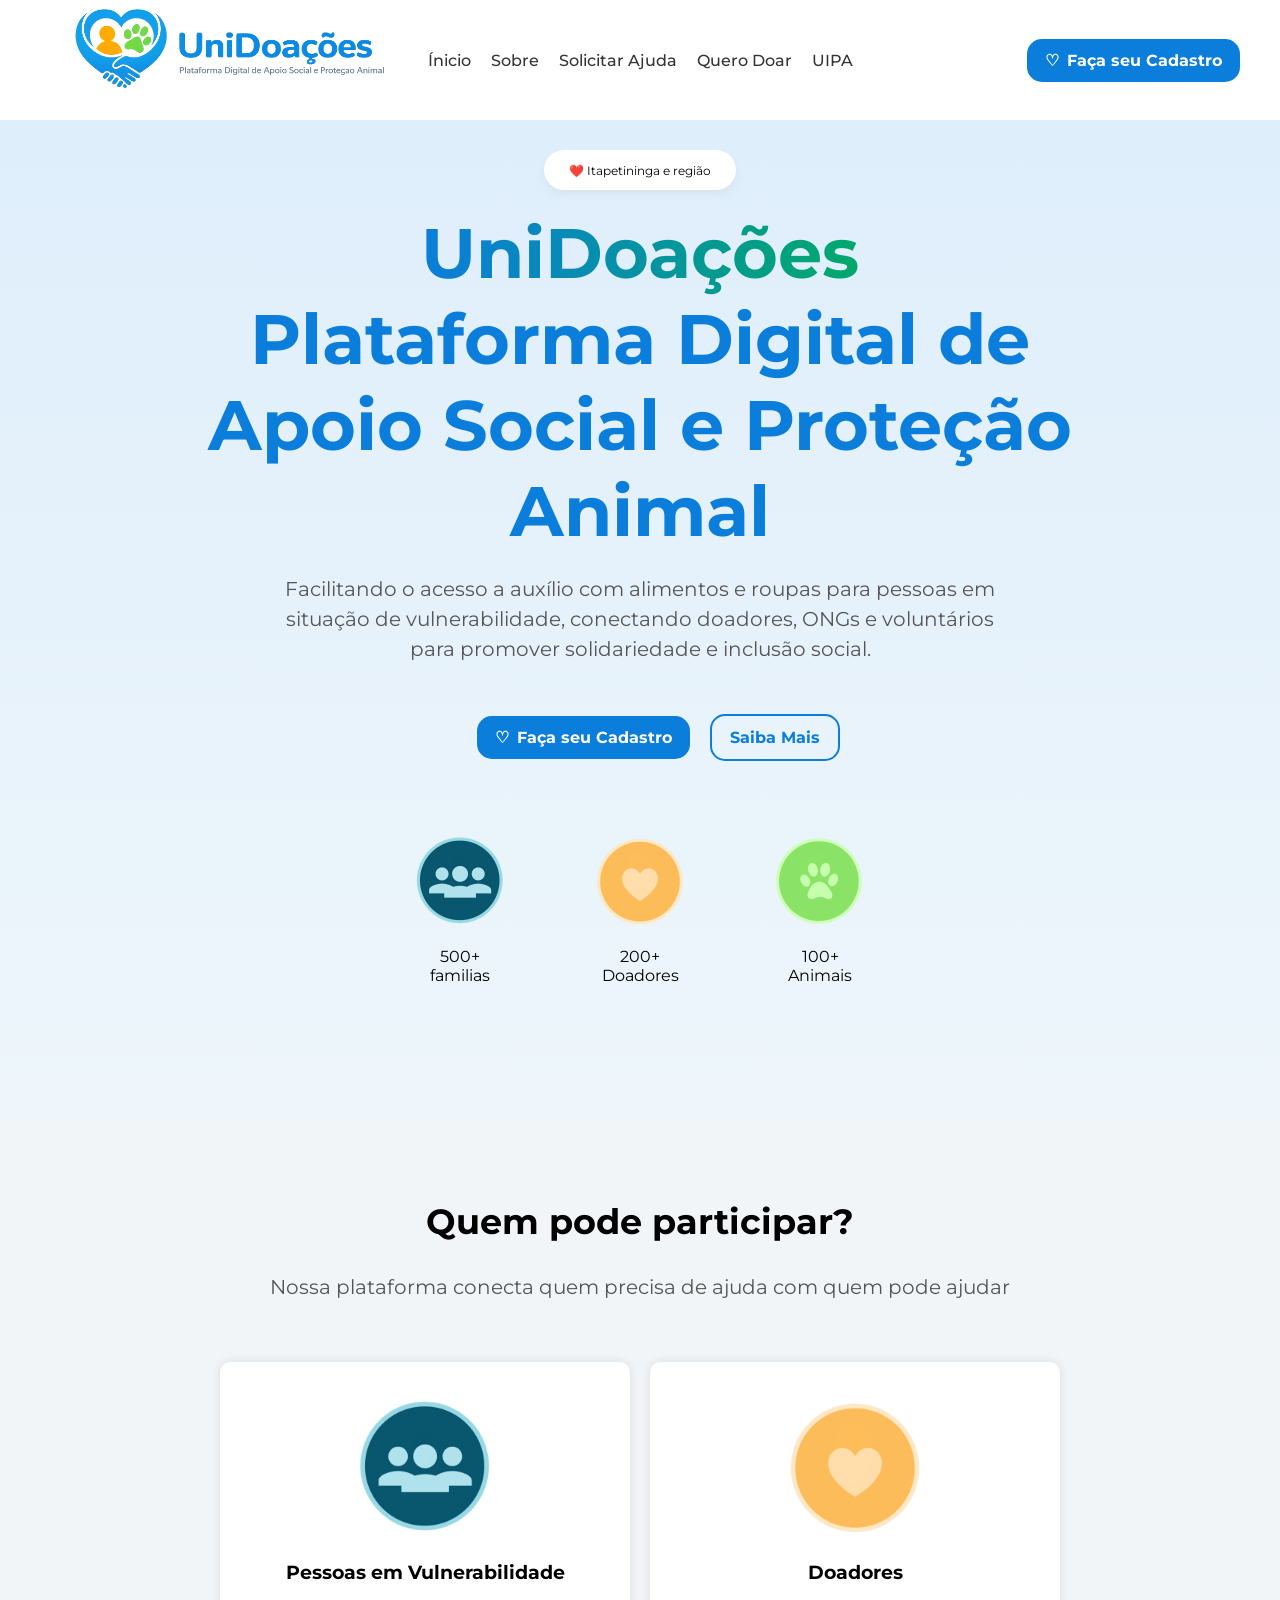
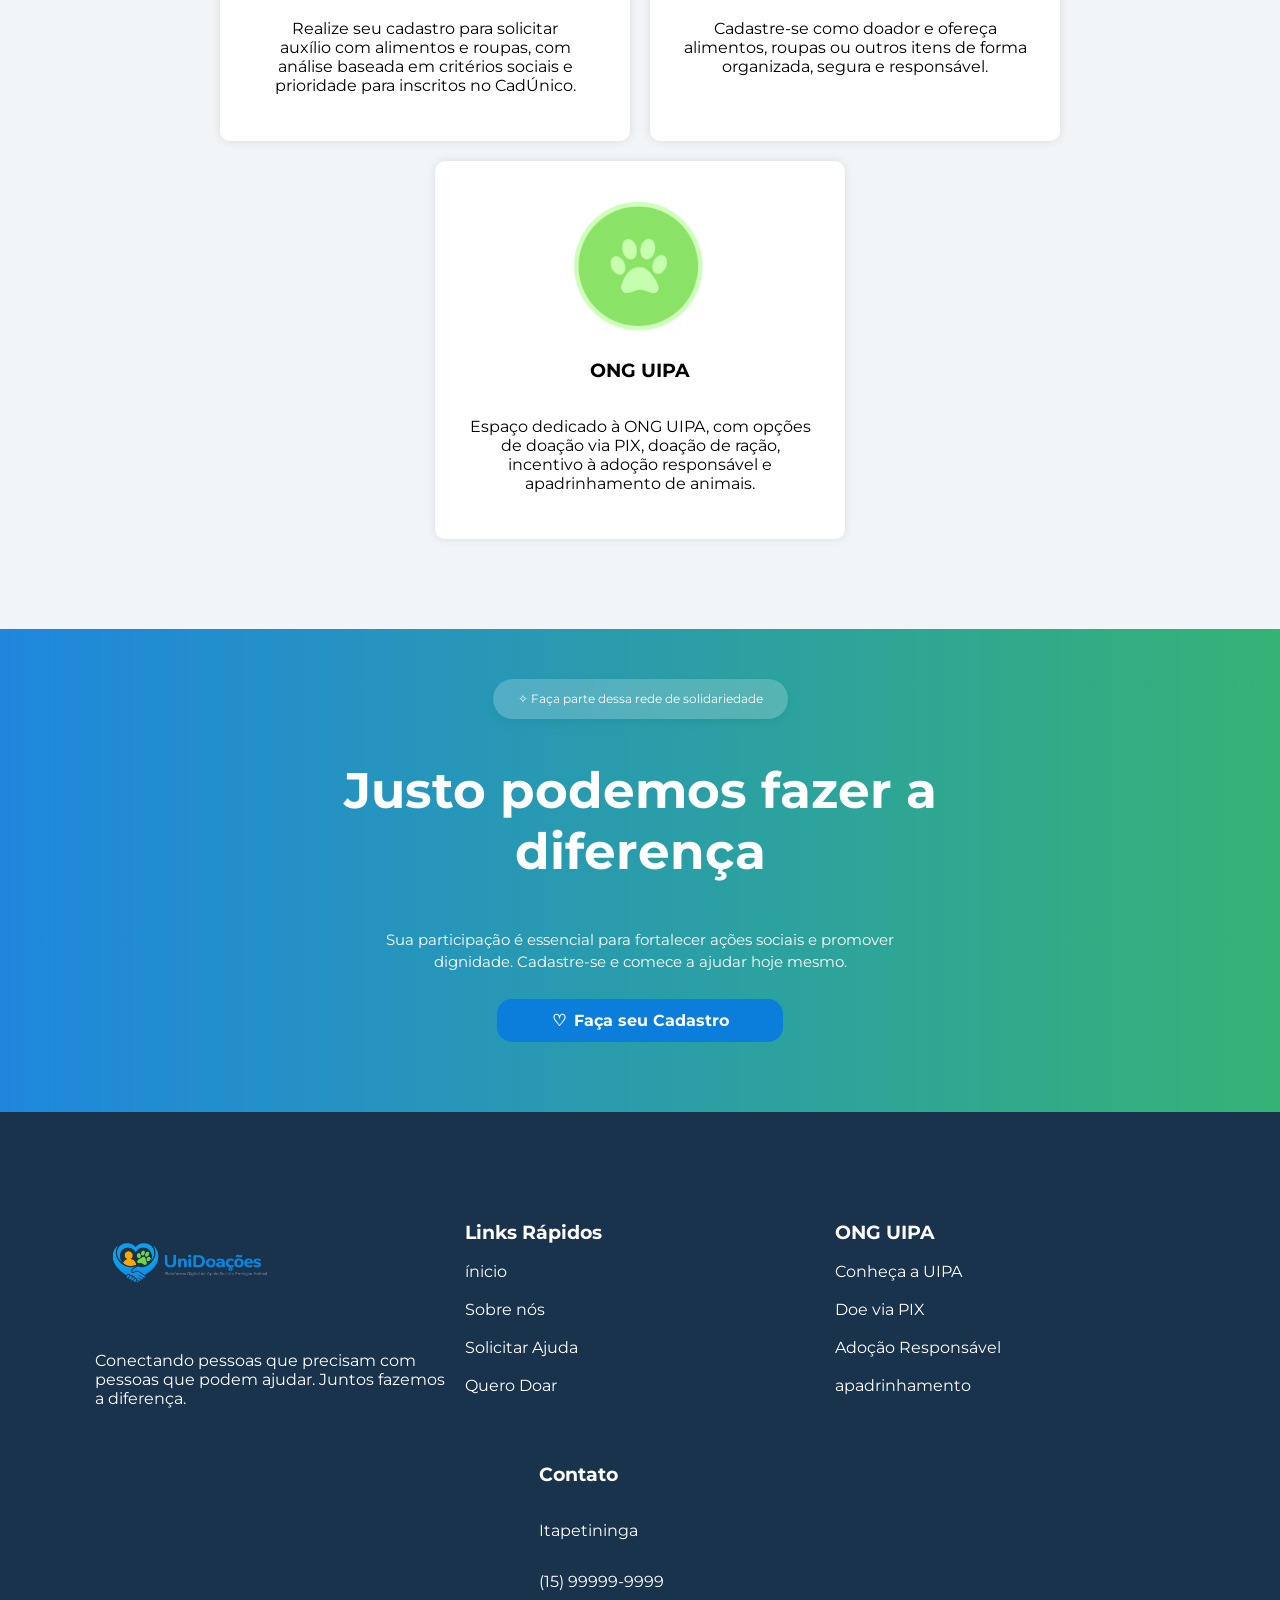
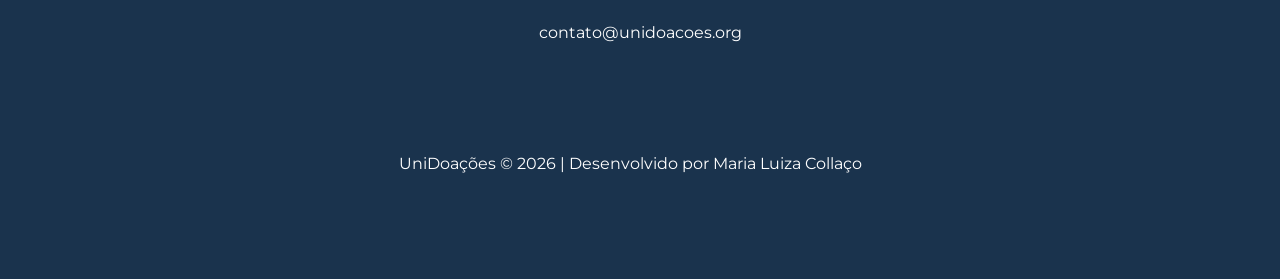
==== commit 78b89645: "Correções gerais e finalização O site foi revisado e corrigido. Foi um alert em js para confirmação " ====
--- a/Site UniDoacoes/index.html
+++ b/Site UniDoacoes/index.html
@@ -11,8 +11,9 @@
 
 <body>
     <header class="cabecalho">
-        <img src="assets/img/Logo UniDoações.png" alt="Logo UniDoações" width="400">
-
+        <div class="logo-container">
+            <img src="assets/img/Logo UniDoações.png" alt="Logo UniDoações" width="400px">
+        </div>
         <nav class="nav-links">
             <a href="">Ínicio</a>
             <a href="pages/sobre.html">Sobre</a>
@@ -106,7 +107,7 @@
                 <p id="texto-sec3">Sua participação é essencial para fortalecer ações sociais e promover <br>dignidade.
                     Cadastre-se e comece
                     a ajudar hoje mesmo.</p>
-                <div id="nav-cadastro-meio">
+                <div class="nav-cadastro-meio">
                     <a href="pages/Cadastro.html">
                         <span>♡</span> Faça seu Cadastro
                     </a>
@@ -146,10 +147,10 @@
                 <p>UniDoações © 2026 | Desenvolvido por Maria Luiza Collaço</p>
             </article>
             <article class="card-rodape">
-                
             </article>
         </section>
     </footer>
+    <script src="assets/js/script.js"></script>
 </body>
 
 </html>
--- a/Site UniDoacoes/assets/css/styles.css
+++ b/Site UniDoacoes/assets/css/styles.css
@@ -32,7 +32,26 @@
     justify-content: flex-end;
 }
 
-#nav-cadastro-meio a {
+.nav-cadastro-meio button {
+    border: none;
+    width: 250px;
+    margin: 20px auto;
+    color: white;
+    display: flex;
+    align-items: center;
+    justify-content: center;
+    gap: 8px;
+    background-color: #0b7dda;
+    padding: 12px 18px;
+    border-radius: 15px;
+    font-family: 'Montserrat', sans-serif;
+    font-weight: 700;
+    text-decoration: none;
+    transition: 0.3s;
+}
+
+.nav-cadastro-meio a {
+    border: none;
     width: 250px;
     margin: 20px auto;
     color: white;
